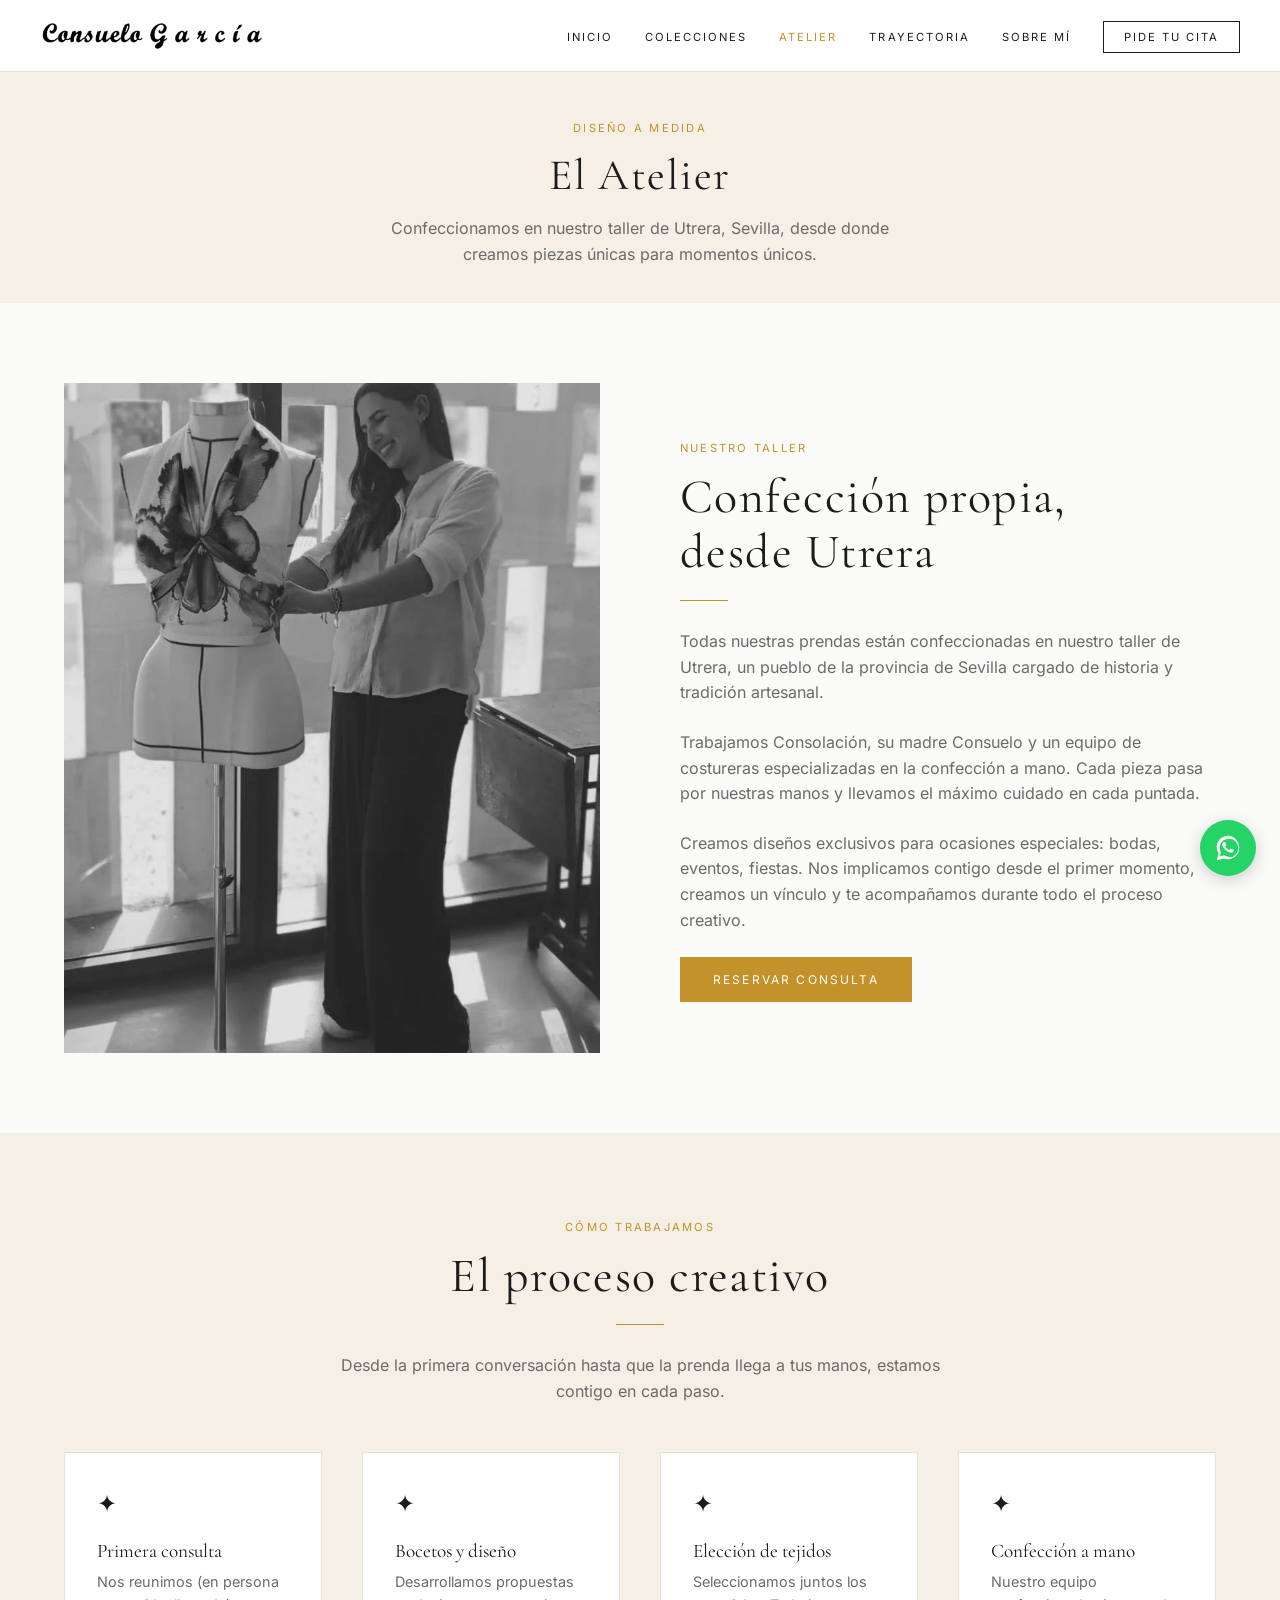
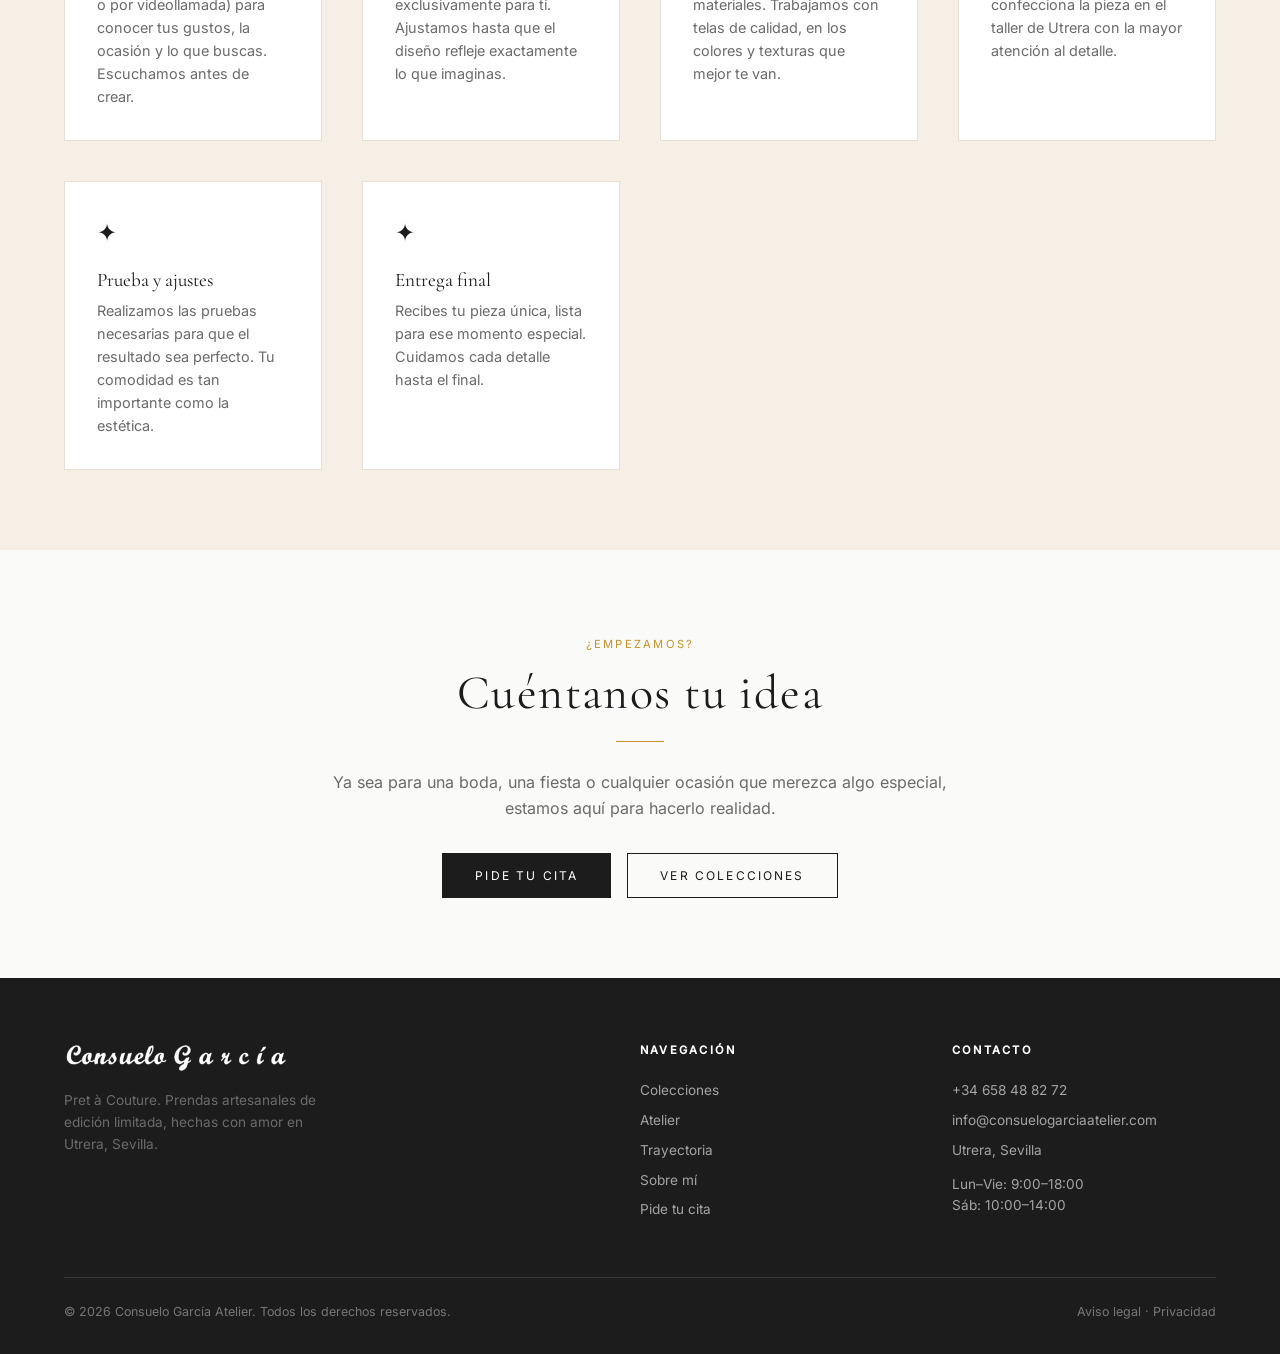
==== atelier.html @ 3155ebb2 "refactor: move inline styles into the stylesheet Replace every inline style attribute with classes i" ====
<!DOCTYPE html>
<html lang="es">
<head>
  <meta charset="UTF-8">
  <meta name="viewport" content="width=device-width, initial-scale=1.0">
  <title>Atelier — Consuelo García Atelier</title>
  <meta name="description" content="Diseños a medida para ocasiones especiales. Acompañamos a cada cliente desde el primer boceto hasta la entrega final.">
  <link rel="icon" type="image/x-icon" href="images/favicon.ico">
  <link rel="icon" type="image/png" sizes="32x32" href="images/favicon.png">
  <link rel="apple-touch-icon" sizes="192x192" href="images/favicon-192.png">
  <meta property="og:type" content="website">
  <meta property="og:title" content="El Atelier — Consuelo García">
  <meta property="og:description" content="Diseño a medida y confección artesanal en nuestro taller de Utrera.">
  <meta property="og:image" content="https://consuelogarciaatelier.com/images/og-image.jpg">
  <meta property="og:url" content="https://consuelogarciaatelier.com/atelier.html">
  <meta property="og:locale" content="es_ES">
  <meta property="og:site_name" content="Consuelo García Atelier">
  <meta name="twitter:card" content="summary_large_image">
  <link rel="canonical" href="https://consuelogarciaatelier.com/atelier.html">
  <link rel="stylesheet" href="css/style.css?v=11">
</head>
<body>

  <header class="site-header">
    <nav class="nav container">
      <a href="index.html" class="nav__logo"><img src="images/logo.webp" alt="Consuelo García Atelier" width="160" height="23"></a>
      <button class="nav__toggle" aria-label="Menú" aria-expanded="false">
        <span></span><span></span><span></span>
      </button>
      <ul class="nav__links">
        <li><a href="index.html">Inicio</a></li>
        <li><a href="colecciones.html">Colecciones</a></li>
        <li><a href="atelier.html" class="active">Atelier</a></li>
        <li><a href="trayectoria.html">Trayectoria</a></li>
        <li><a href="sobre-mi.html">Sobre mí</a></li>
        <li><a href="contacto.html" class="nav__cta">Pide tu cita</a></li>
      </ul>
    </nav>
  </header>

  <div class="page-hero">
    <div class="container">
      <span class="label">Diseño a medida</span>
      <h1>El Atelier</h1>
      <p class="page-hero__intro">Confeccionamos en nuestro taller de Utrera, Sevilla, desde donde creamos piezas únicas para momentos únicos.</p>
    </div>
  </div>

  <section class="section">
    <div class="container">
      <div class="about-split">
        <div class="about-split__img">
          <img src="images/atelier.webp" alt="Taller de costura — Consuelo García Atelier" loading="lazy" width="1200" height="1500">
        </div>
        <div class="about-split__text">
          <span class="label">Nuestro taller</span>
          <h2>Confección propia,<br>desde Utrera</h2>
          <div class="divider divider--left"></div>
          <p>Todas nuestras prendas están confeccionadas en nuestro taller de Utrera, un pueblo de la provincia de Sevilla cargado de historia y tradición artesanal.</p>
          <p>Trabajamos Consolación, su madre Consuelo y un equipo de costureras especializadas en la confección a mano. Cada pieza pasa por nuestras manos y llevamos el máximo cuidado en cada puntada.</p>
          <p>Creamos diseños exclusivos para ocasiones especiales: bodas, eventos, fiestas. Nos implicamos contigo desde el primer momento, creamos un vínculo y te acompañamos durante todo el proceso creativo.</p>
          <a href="contacto.html" class="btn btn--accent">Reservar consulta</a>
        </div>
      </div>
    </div>
  </section>

  <section class="section section--cream">
    <div class="container">
      <div class="text-center section-head">
        <span class="label">Cómo trabajamos</span>
        <h2>El proceso creativo</h2>
        <div class="divider"></div>
        <p>Desde la primera conversación hasta que la prenda llega a tus manos, estamos contigo en cada paso.</p>
      </div>
      <div class="atelier-features">
        <div class="feature">
          <div class="feature__icon">✦</div>
          <h4>Primera consulta</h4>
          <p>Nos reunimos (en persona o por videollamada) para conocer tus gustos, la ocasión y lo que buscas. Escuchamos antes de crear.</p>
        </div>
        <div class="feature">
          <div class="feature__icon">✦</div>
          <h4>Bocetos y diseño</h4>
          <p>Desarrollamos propuestas exclusivamente para ti. Ajustamos hasta que el diseño refleje exactamente lo que imaginas.</p>
        </div>
        <div class="feature">
          <div class="feature__icon">✦</div>
          <h4>Elección de tejidos</h4>
          <p>Seleccionamos juntos los materiales. Trabajamos con telas de calidad, en los colores y texturas que mejor te van.</p>
        </div>
        <div class="feature">
          <div class="feature__icon">✦</div>
          <h4>Confección a mano</h4>
          <p>Nuestro equipo confecciona la pieza en el taller de Utrera con la mayor atención al detalle.</p>
        </div>
        <div class="feature">
          <div class="feature__icon">✦</div>
          <h4>Prueba y ajustes</h4>
          <p>Realizamos las pruebas necesarias para que el resultado sea perfecto. Tu comodidad es tan importante como la estética.</p>
        </div>
        <div class="feature">
          <div class="feature__icon">✦</div>
          <h4>Entrega final</h4>
          <p>Recibes tu pieza única, lista para ese momento especial. Cuidamos cada detalle hasta el final.</p>
        </div>
      </div>
    </div>
  </section>

  <section class="section">
    <div class="container text-center">
      <span class="label">¿Empezamos?</span>
      <h2>Cuéntanos tu idea</h2>
      <div class="divider"></div>
      <p>Ya sea para una boda, una fiesta o cualquier ocasión que merezca algo especial, estamos aquí para hacerlo realidad.</p>
      <div class="btn-group">
        <a href="contacto.html" class="btn btn--dark">Pide tu cita</a>
        <a href="colecciones.html" class="btn btn--outline">Ver colecciones</a>
      </div>
    </div>
  </section>

  <footer class="site-footer">
    <div class="container">
      <div class="footer-grid">
        <div class="footer-brand">
          <span class="nav__logo"><img src="images/logo.webp" alt="Consuelo García Atelier" width="180" height="26"></span>
          <p>Pret à Couture. Prendas artesanales de edición limitada, hechas con amor en Utrera, Sevilla.</p>
        </div>
        <div class="footer-col">
          <h5>Navegación</h5>
          <a href="colecciones.html">Colecciones</a>
          <a href="atelier.html">Atelier</a>
          <a href="trayectoria.html">Trayectoria</a>
          <a href="sobre-mi.html">Sobre mí</a>
          <a href="contacto.html">Pide tu cita</a>
        </div>
        <div class="footer-col">
          <h5>Contacto</h5>
          <a href="tel:+34658488272">+34 658 48 82 72</a>
          <a href="mailto:info@consuelogarciaatelier.com">info@consuelogarciaatelier.com</a>
          <p>Utrera, Sevilla</p>
          <p class="footer-hours">Lun–Vie: 9:00–18:00<br>Sáb: 10:00–14:00</p>
        </div>
      </div>
      <div class="footer-bottom">
        <span>© 2026 Consuelo García Atelier. Todos los derechos reservados.</span>
        <span>
          <a href="aviso-legal.html">Aviso legal</a> ·
          <a href="privacidad.html">Privacidad</a>
        </span>
      </div>
    </div>
  </footer>

  <script>
    const toggle = document.querySelector('.nav__toggle');
    const links = document.querySelector('.nav__links');
    toggle.addEventListener('click', () => {
      const open = links.classList.toggle('open');
      toggle.classList.toggle('open', open);
      toggle.setAttribute('aria-expanded', open);
    });
    links.querySelectorAll('a').forEach(a => a.addEventListener('click', () => {
      links.classList.remove('open');
      toggle.classList.remove('open');
      toggle.setAttribute('aria-expanded', false);
    }));
  </script>


  <!-- WhatsApp flotante -->
  <a class="wa-float" href="https://wa.me/34658488272?text=Hola%2C%20me%20gustar%C3%ADa%20pedir%20informaci%C3%B3n" target="_blank" rel="noopener" aria-label="Contactar por WhatsApp">
    <svg viewBox="0 0 32 32" xmlns="http://www.w3.org/2000/svg"><path d="M16.003 3C9.376 3 4 8.376 4 15.003c0 2.4.71 4.638 1.93 6.518L4 28.999l7.7-1.876a11.96 11.96 0 0 0 4.303.793c6.627 0 12.003-5.376 12.003-12.003C28.006 8.376 22.63 3 16.003 3zm0 21.992c-1.39 0-2.74-.345-3.928-.997l-.28-.157-4.578 1.115 1.137-4.405-.176-.292a9.943 9.943 0 0 1-1.114-4.253c0-5.49 4.467-9.957 9.957-9.957 5.49 0 9.957 4.467 9.957 9.957 0 5.49-4.467 9.989-9.975 9.989zm5.479-7.34c-.3-.15-1.78-.88-2.054-.98-.275-.1-.475-.15-.675.15-.2.3-.775.98-.95 1.18-.175.2-.35.225-.65.075-.3-.15-1.267-.466-2.413-1.487-.892-.795-1.495-1.776-1.671-2.077-.175-.3-.018-.462.132-.612.135-.135.3-.351.45-.526.15-.176.2-.3.3-.5.1-.2.05-.376-.025-.526-.075-.15-.675-1.625-.925-2.225-.244-.585-.493-.506-.675-.515l-.575-.011a1.108 1.108 0 0 0-.802.376c-.275.3-1.05 1.026-1.05 2.502 0 1.476 1.075 2.902 1.225 3.103.15.2 2.117 3.234 5.131 4.535.717.31 1.276.495 1.712.633.72.229 1.375.197 1.893.12.578-.087 1.78-.728 2.03-1.43.25-.701.25-1.302.175-1.428-.075-.126-.275-.2-.575-.351z"/></svg>
  </a>

</body>
</html>
---- css/style.css ----
/* ── Self-hosted fonts (Google Fonts, latin + latin-ext) ── */
@font-face {
  font-family: 'Cormorant Garamond';
  font-style: italic;
  font-weight: 300 400;
  font-display: swap;
  src: url('../fonts/cormorant-garamond-italic-latin-ext.woff2') format('woff2');
  unicode-range: U+0100-02BA, U+02BD-02C5, U+02C7-02CC, U+02CE-02D7, U+02DD-02FF, U+0304, U+0308, U+0329, U+1D00-1DBF, U+1E00-1E9F, U+1EF2-1EFF, U+2020, U+20A0-20AB, U+20AD-20C4, U+2113, U+2C60-2C7F, U+A720-A7FF;
}
@font-face {
  font-family: 'Cormorant Garamond';
  font-style: italic;
  font-weight: 300 400;
  font-display: swap;
  src: url('../fonts/cormorant-garamond-italic-latin.woff2') format('woff2');
  unicode-range: U+0000-00FF, U+0131, U+0152-0153, U+02BB-02BC, U+02C6, U+02DA, U+02DC, U+0304, U+0308, U+0329, U+2000-206F, U+20AC, U+2122, U+2191, U+2193, U+2212, U+2215, U+FEFF, U+FFFD;
}
@font-face {
  font-family: 'Cormorant Garamond';
  font-style: normal;
  font-weight: 300 500;
  font-display: swap;
  src: url('../fonts/cormorant-garamond-normal-latin-ext.woff2') format('woff2');
  unicode-range: U+0100-02BA, U+02BD-02C5, U+02C7-02CC, U+02CE-02D7, U+02DD-02FF, U+0304, U+0308, U+0329, U+1D00-1DBF, U+1E00-1E9F, U+1EF2-1EFF, U+2020, U+20A0-20AB, U+20AD-20C4, U+2113, U+2C60-2C7F, U+A720-A7FF;
}
@font-face {
  font-family: 'Cormorant Garamond';
  font-style: normal;
  font-weight: 300 500;
  font-display: swap;
  src: url('../fonts/cormorant-garamond-normal-latin.woff2') format('woff2');
  unicode-range: U+0000-00FF, U+0131, U+0152-0153, U+02BB-02BC, U+02C6, U+02DA, U+02DC, U+0304, U+0308, U+0329, U+2000-206F, U+20AC, U+2122, U+2191, U+2193, U+2212, U+2215, U+FEFF, U+FFFD;
}
@font-face {
  font-family: 'Inter';
  font-style: normal;
  font-weight: 300 500;
  font-display: swap;
  src: url('../fonts/inter-normal-latin-ext.woff2') format('woff2');
  unicode-range: U+0100-02BA, U+02BD-02C5, U+02C7-02CC, U+02CE-02D7, U+02DD-02FF, U+0304, U+0308, U+0329, U+1D00-1DBF, U+1E00-1E9F, U+1EF2-1EFF, U+2020, U+20A0-20AB, U+20AD-20C4, U+2113, U+2C60-2C7F, U+A720-A7FF;
}
@font-face {
  font-family: 'Inter';
  font-style: normal;
  font-weight: 300 500;
  font-display: swap;
  src: url('../fonts/inter-normal-latin.woff2') format('woff2');
  unicode-range: U+0000-00FF, U+0131, U+0152-0153, U+02BB-02BC, U+02C6, U+02DA, U+02DC, U+0304, U+0308, U+0329, U+2000-206F, U+20AC, U+2122, U+2191, U+2193, U+2212, U+2215, U+FEFF, U+FFFD;
}

/* ── Variables ── */
:root {
  --bg: #FAFAF8;
  --white: #FFFFFF;
  --text: #1C1C1C;
  --text-muted: #6B6B6B;
  --accent: #C4922A;
  --cream: #F5EFE6;
  --border: #E8E0D6;
  --heading: 'Cormorant Garamond', Georgia, serif;
  --body: 'Inter', system-ui, sans-serif;
  --nav-height: 72px;
}

/* ── Reset ── */
*, *::before, *::after { box-sizing: border-box; margin: 0; padding: 0; }
html { scroll-behavior: smooth; }
body {
  font-family: var(--body);
  background: var(--bg);
  color: var(--text);
  line-height: 1.6;
}
img { display: block; max-width: 100%; height: auto; }
a { color: inherit; text-decoration: none; }
ul { list-style: none; }

/* ── Typography ── */
h1, h2, h3, h4 {
  font-family: var(--heading);
  font-weight: 400;
  line-height: 1.15;
}
h1 { font-size: clamp(2.4rem, 6vw, 5rem); letter-spacing: 0.04em; }
h2 { font-size: clamp(1.8rem, 4vw, 3rem); letter-spacing: 0.03em; }
h3 { font-size: clamp(1.3rem, 2.5vw, 1.9rem); }
h4 { font-size: 1.1rem; }
p { font-size: 1rem; color: var(--text-muted); max-width: 65ch; }

/* ── Layout helpers ── */
.container { width: 90%; max-width: 1200px; margin-inline: auto; }
.section { padding: 5rem 0; }
.section--cream { background: var(--cream); }
.text-center { text-align: center; }
.text-center p { margin-inline: auto; }
.section-head { margin-bottom: 3rem; }
.label {
  display: inline-block;
  font-size: 0.7rem;
  font-family: var(--body);
  letter-spacing: 0.2em;
  text-transform: uppercase;
  color: var(--accent);
  margin-bottom: 0.75rem;
}
.divider {
  width: 48px;
  height: 1px;
  background: var(--accent);
  margin: 1.25rem auto 1.75rem;
}
.divider--left { margin-left: 0; }

/* ── Buttons ── */
.btn {
  display: inline-block;
  padding: 0.75rem 2rem;
  font-family: var(--body);
  font-size: 0.75rem;
  letter-spacing: 0.18em;
  text-transform: uppercase;
  border: 1px solid currentColor;
  transition: background 0.25s, color 0.25s;
  cursor: pointer;
}
.btn--dark {
  color: var(--white);
  background: var(--text);
  border-color: var(--text);
}
.btn--dark:hover { background: var(--accent); border-color: var(--accent); }
.btn--outline {
  color: var(--text);
  background: transparent;
  border-color: var(--text);
}
.btn--outline:hover { background: var(--text); color: var(--white); }
.btn--accent {
  color: var(--white);
  background: var(--accent);
  border-color: var(--accent);
}
.btn--accent:hover { background: #a67820; border-color: #a67820; }
.btn--block {
  width: 100%;
  text-align: center;
  border: none;
  font-size: 0.75rem;
  cursor: pointer;
}
.btn-group {
  display: flex;
  gap: 1rem;
  justify-content: center;
  flex-wrap: wrap;
  margin-top: 2rem;
}

/* ── Spacing utilities ── */
.mt-1 { margin-top: 1rem; }
.mt-1-5 { margin-top: 1.5rem; }
.mt-2 { margin-top: 2rem; }
.mt-2-5 { margin-top: 2.5rem; }
.mt-4 { margin-top: 4rem; }

/* ── Header / Nav ── */
.site-header {
  position: sticky;
  top: 0;
  z-index: 100;
  background: var(--white);
  border-bottom: 1px solid var(--border);
  height: var(--nav-height);
  display: flex;
  align-items: center;
}
.nav {
  display: flex;
  align-items: center;
  justify-content: space-between;
  width: 100%;
}
.nav__logo {
  display: flex;
  align-items: center;
  font-family: var(--heading);
  font-size: 1.25rem;
  letter-spacing: 0.08em;
  text-transform: uppercase;
}
.nav__logo span { color: var(--accent); }
.nav__logo img {
  height: 32px;
  width: auto;
  display: block;
}
.footer-brand .nav__logo img { filter: invert(1) brightness(2); }

/* ── Floating WhatsApp ── */
.wa-float {
  position: fixed;
  bottom: 1.5rem;
  right: 1.5rem;
  z-index: 90;
  width: 56px;
  height: 56px;
  background: #25D366;
  border-radius: 50%;
  display: flex;
  align-items: center;
  justify-content: center;
  box-shadow: 0 4px 16px rgba(0,0,0,0.18);
  transition: transform 0.2s, box-shadow 0.2s;
}
.wa-float:hover {
  transform: scale(1.08);
  box-shadow: 0 6px 22px rgba(0,0,0,0.22);
}
.wa-float svg { width: 30px; height: 30px; fill: white; }
@media (max-width: 680px) {
  .wa-float { bottom: 1rem; right: 1rem; width: 52px; height: 52px; }
  .wa-float svg { width: 28px; height: 28px; }
}
.nav__links {
  display: flex;
  align-items: center;
  gap: 2rem;
}
.nav__links a {
  font-size: 0.7rem;
  letter-spacing: 0.18em;
  text-transform: uppercase;
  color: var(--text);
  transition: color 0.2s;
}
.nav__links a:hover,
.nav__links a.active { color: var(--accent); }
.nav__links .nav__cta {
  padding: 0.5rem 1.25rem;
  border: 1px solid var(--text);
  transition: background 0.2s, color 0.2s;
}
.nav__links .nav__cta:hover { background: var(--text); color: var(--white); }

/* Mobile nav toggle */
.nav__toggle {
  display: none;
  flex-direction: column;
  gap: 5px;
  cursor: pointer;
  background: none;
  border: none;
  padding: 4px;
}
.nav__toggle span {
  display: block;
  width: 24px;
  height: 1.5px;
  background: var(--text);
  transition: transform 0.3s, opacity 0.3s;
}
.nav__toggle.open span:nth-child(1) { transform: translateY(6.5px) rotate(45deg); }
.nav__toggle.open span:nth-child(2) { opacity: 0; }
.nav__toggle.open span:nth-child(3) { transform: translateY(-6.5px) rotate(-45deg); }

/* ── Hero ── */
.hero {
  position: relative;
  height: calc(100vh - var(--nav-height));
  min-height: 520px;
  display: flex;
  align-items: flex-end;
  overflow: hidden;
}
.hero__img {
  position: absolute;
  inset: 0;
  width: 100%;
  height: 100%;
  object-fit: cover;
  object-position: center top;
}
.hero__overlay {
  position: absolute;
  inset: 0;
  background: linear-gradient(to top, rgba(0,0,0,0.55) 0%, rgba(0,0,0,0.1) 60%, transparent 100%);
}
.hero__content {
  position: relative;
  z-index: 1;
  padding: 3rem 5%;
  color: var(--white);
  max-width: 680px;
}
.hero__content .label { color: rgba(255,255,255,0.75); }
.hero__content h1 { color: var(--white); margin-bottom: 1rem; }
.hero__content p {
  color: rgba(255,255,255,0.85);
  margin-bottom: 2rem;
  max-width: 50ch;
}

/* ── Intro strip ── */
.intro-strip {
  background: var(--text);
  color: var(--white);
  text-align: center;
  padding: 2.5rem 1rem;
}
.intro-strip p {
  font-family: var(--heading);
  font-size: clamp(1rem, 2.5vw, 1.35rem);
  color: rgba(255,255,255,0.85);
  max-width: 70ch;
  margin-inline: auto;
  letter-spacing: 0.03em;
}

/* ── Collections grid ── */
.collections-grid {
  display: grid;
  grid-template-columns: repeat(auto-fit, minmax(280px, 1fr));
  gap: 1.5rem;
}
.collection-card {
  position: relative;
  overflow: hidden;
  aspect-ratio: 3/4;
  background: var(--cream);
}
.collection-card img {
  width: 100%;
  height: 100%;
  object-fit: cover;
  transition: transform 0.5s ease;
}
.collection-card:hover img { transform: scale(1.04); }
.collection-card__info {
  position: absolute;
  bottom: 0;
  left: 0;
  right: 0;
  padding: 1.5rem;
  background: linear-gradient(to top, rgba(0,0,0,0.65), transparent);
  color: var(--white);
}
.collection-card__info h3 { font-size: 1.3rem; }
.collection-card__info p { font-size: 0.85rem; color: rgba(255,255,255,0.8); margin-top: 0.3rem; max-width: none; }

/* Placeholder for images not yet added */
.img-placeholder {
  width: 100%;
  height: 100%;
  background: var(--cream);
  display: flex;
  flex-direction: column;
  align-items: center;
  justify-content: center;
  color: var(--text-muted);
  font-size: 0.8rem;
  letter-spacing: 0.1em;
  text-transform: uppercase;
  gap: 0.5rem;
}
.img-placeholder::before {
  content: '';
  width: 40px;
  height: 40px;
  border: 1px solid var(--border);
  border-radius: 50%;
  background: url("data:image/svg+xml,%3Csvg xmlns='http://www.w3.org/2000/svg' viewBox='0 0 24 24' fill='none' stroke='%23aaa' stroke-width='1.5'%3E%3Crect x='3' y='3' width='18' height='18' rx='2'/%3E%3Ccircle cx='8.5' cy='8.5' r='1.5'/%3E%3Cpath d='m21 15-5-5L5 21'/%3E%3C/svg%3E") center/60% no-repeat;
}

/* ── About teaser ── */
.about-split {
  display: grid;
  grid-template-columns: 1fr 1fr;
  gap: 5rem;
  align-items: center;
}
.about-split__img {
  aspect-ratio: 4/5;
  overflow: hidden;
  background: var(--cream);
}
.about-split__img img {
  width: 100%;
  height: 100%;
  object-fit: cover;
}
.about-split__text { padding: 1rem 0; }
.about-split__text p { margin-bottom: 1.5rem; }

/* ── Atelier section ── */
.atelier-features {
  display: grid;
  grid-template-columns: repeat(auto-fit, minmax(220px, 1fr));
  gap: 2.5rem;
  margin-top: 3rem;
}
.feature {
  padding: 2rem;
  border: 1px solid var(--border);
  background: var(--white);
}
.feature__icon {
  font-size: 1.5rem;
  margin-bottom: 1rem;
}
.feature h4 {
  font-family: var(--heading);
  font-size: 1.2rem;
  margin-bottom: 0.5rem;
}
.feature p { font-size: 0.9rem; }

/* ── Blog cards ── */
.blog-grid {
  display: grid;
  grid-template-columns: repeat(auto-fit, minmax(280px, 1fr));
  gap: 2rem;
}
.blog-card { background: var(--white); }
.blog-card__img {
  aspect-ratio: 16/9;
  overflow: hidden;
  background: var(--cream);
}
.blog-card__img img {
  width: 100%;
  height: 100%;
  object-fit: cover;
  transition: transform 0.4s;
}
.blog-card:hover .blog-card__img img { transform: scale(1.04); }
/* Frame portrait photos around the head */
.blog-card__img--head img { object-position: center 16%; }
.blog-card__body { padding: 1.5rem; }
.blog-card__date { font-size: 0.75rem; color: var(--text-muted); letter-spacing: 0.1em; text-transform: uppercase; }
.blog-card__body h3 { font-size: 1.25rem; margin: 0.4rem 0 0.75rem; }
.blog-card__body p { font-size: 0.9rem; }
.blog-card__link {
  display: inline-block;
  margin-top: 1rem;
  font-size: 0.72rem;
  letter-spacing: 0.15em;
  text-transform: uppercase;
  color: var(--accent);
  border-bottom: 1px solid var(--accent);
  padding-bottom: 2px;
}

/* ── Contact form ── */
.social { margin-top: 2rem; }
.social h4 {
  font-family: var(--heading);
  font-size: 1.1rem;
  margin-bottom: 0.75rem;
}
.social__links { display: flex; gap: 0.75rem; }
.social__links a {
  font-size: 0.75rem;
  letter-spacing: 0.1em;
  text-transform: uppercase;
  border-bottom: 1px solid var(--accent);
  padding-bottom: 2px;
  color: var(--accent);
}
.contact-grid {
  display: grid;
  grid-template-columns: 1fr 1.5fr;
  gap: 5rem;
  align-items: start;
}
.contact-info h2 { margin-bottom: 0.5rem; }
.contact-info p { margin-bottom: 2rem; }
.contact-info__item {
  display: flex;
  gap: 0.75rem;
  align-items: flex-start;
  margin-bottom: 1.25rem;
  font-size: 0.9rem;
  color: var(--text-muted);
}
.contact-info__item strong { display: block; color: var(--text); font-size: 0.75rem; letter-spacing: 0.1em; text-transform: uppercase; margin-bottom: 0.2rem; }

.form-group { margin-bottom: 1.25rem; }
.form-group label {
  display: block;
  font-size: 0.7rem;
  letter-spacing: 0.15em;
  text-transform: uppercase;
  margin-bottom: 0.4rem;
  color: var(--text);
}
.form-group input,
.form-group select,
.form-group textarea {
  width: 100%;
  padding: 0.75rem 1rem;
  border: 1px solid var(--border);
  background: var(--white);
  font-family: var(--body);
  font-size: 0.95rem;
  color: var(--text);
  outline: none;
  transition: border-color 0.2s;
  -webkit-appearance: none;
}
.form-group input:focus,
.form-group select:focus,
.form-group textarea:focus { border-color: var(--accent); }
.form-group textarea { resize: vertical; min-height: 120px; }
.form-row { display: grid; grid-template-columns: 1fr 1fr; gap: 1rem; }
.form-success {
  display: none;
  padding: 1rem;
  background: #f0faf0;
  border: 1px solid #a3d9a5;
  color: #276749;
  font-size: 0.9rem;
  margin-top: 1rem;
}

/* ── Footer ── */
.site-footer {
  background: var(--text);
  color: rgba(255,255,255,0.7);
  padding: 4rem 0 2rem;
}
.footer-grid {
  display: grid;
  grid-template-columns: 2fr 1fr 1fr;
  gap: 3rem;
  margin-bottom: 3rem;
}
.footer-brand .nav__logo { color: var(--white); margin-bottom: 1rem; display: block; }
.footer-brand p { font-size: 0.85rem; max-width: 30ch; }
.footer-col h5 {
  font-family: var(--body);
  font-size: 0.7rem;
  letter-spacing: 0.2em;
  text-transform: uppercase;
  color: var(--white);
  margin-bottom: 1.25rem;
}
.footer-col a, .footer-col p {
  display: block;
  font-size: 0.85rem;
  margin-bottom: 0.5rem;
  color: rgba(255,255,255,0.6);
  transition: color 0.2s;
  max-width: none;
}
.footer-hours { margin-top: 0.75rem; }
.footer-col a:hover { color: var(--accent); }
.footer-bottom {
  border-top: 1px solid rgba(255,255,255,0.12);
  padding-top: 1.5rem;
  display: flex;
  justify-content: space-between;
  align-items: center;
  font-size: 0.78rem;
  color: rgba(255,255,255,0.4);
  flex-wrap: wrap;
  gap: 0.5rem;
}
.footer-bottom a { color: inherit; }

/* ── Page hero (inner pages) ── */
.page-hero {
  padding: 3rem 0 2.25rem;
  background: var(--cream);
  text-align: center;
}
.page-hero .label { display: block; }
.page-hero h1 { font-size: clamp(2rem, 3.4vw, 2.75rem); }
.page-hero__intro { margin: 1rem auto 0; max-width: 55ch; }

/* ── Sobre mí ── */
.bio-grid {
  display: grid;
  grid-template-columns: 1fr 1.3fr;
  gap: 5rem;
  align-items: start;
}
.bio-img {
  position: sticky;
  top: calc(var(--nav-height) + 2rem);
  aspect-ratio: 3/4;
  overflow: hidden;
  background: var(--cream);
}
.bio-img img { width: 100%; height: 100%; object-fit: cover; }
.bio-text h2 { margin-bottom: 0.25rem; }
.bio-text .divider { margin-left: 0; }
.bio-text p { margin-bottom: 1.25rem; }
.bio-text h3 { margin: 2rem 0 0.5rem; }
.values-list { margin: 1.5rem 0 2rem; }
.values-list li {
  padding: 0.6rem 0;
  border-bottom: 1px solid var(--border);
  font-size: 0.9rem;
  color: var(--text-muted);
  display: flex;
  align-items: center;
  gap: 0.75rem;
}
.values-list li::before {
  content: '';
  width: 6px;
  height: 6px;
  background: var(--accent);
  flex-shrink: 0;
}

/* ── Trayectoria page ── */
.section--tight-top { padding-top: 3rem; }
.timeline__year {
  font-family: var(--heading);
  font-size: 2rem;
  line-height: 1;
  color: var(--accent);
  text-align: center;
  margin: 0 auto 1rem;
}
.timeline {
  list-style: none;
  position: relative;
  max-width: 1000px;
  margin: 0 auto;
}
/* Vertical line through the centre of the timeline */
.timeline::before {
  content: '';
  position: absolute;
  top: 0;
  bottom: 0;
  left: 50%;
  width: 1px;
  background: var(--accent);
  opacity: 0.4;
  transform: translateX(-50%);
}
.milestone {
  position: relative;
  display: grid;
  grid-template-columns: 1fr 1fr;
  gap: 4rem;
  align-items: center;
  padding: 3rem 0;
  scroll-margin-top: calc(var(--nav-height) + 1rem);
}
/* Gold dot on the line for each milestone */
.milestone::before {
  content: '';
  position: absolute;
  top: 50%;
  left: 50%;
  width: 13px;
  height: 13px;
  border-radius: 50%;
  background: var(--accent);
  box-shadow: 0 0 0 6px var(--bg);
  transform: translate(-50%, -50%);
}
.milestone:nth-child(even) .milestone__img { order: 2; }
.milestone__img {
  aspect-ratio: 4/3;
  overflow: hidden;
  background: var(--cream);
}
.milestone__img img { width: 100%; height: 100%; object-fit: cover; }
/* Frame portrait photos around the head */
.milestone__img--head img { object-position: center 15%; }
.milestone__body h2 { font-size: 2rem; margin: 0 0 1rem; }
.milestone--featured .milestone__body {
  background: var(--cream);
  padding: 2.5rem;
  border-left: 2px solid var(--accent);
}

/* ── Colecciones page ── */
.colecciones-intro {
  display: grid;
  grid-template-columns: 1fr 1fr;
  gap: 4rem;
  align-items: center;
  margin-bottom: 5rem;
}
.colecciones-full-grid {
  display: grid;
  grid-template-columns: repeat(3, 1fr);
  gap: 1px;
  background: var(--border);
}
.colecciones-full-grid .collection-card { aspect-ratio: 2/3; }

/* ── Responsive ── */
@media (max-width: 900px) {
  .about-split,
  .contact-grid,
  .bio-grid,
  .colecciones-intro,
  .milestone { grid-template-columns: 1fr; gap: 2.5rem; }
  .timeline { padding-left: 2rem; }
  .timeline::before { left: 6px; transform: none; }
  .milestone { padding: 2rem 0; }
  .milestone::before { top: 2rem; left: calc(-2rem + 6px); transform: translate(-50%, 0); }
  .milestone--featured .milestone__body { padding: 1.75rem; }
  .footer-grid { grid-template-columns: 1fr 1fr; }
  .colecciones-full-grid { grid-template-columns: repeat(2, 1fr); }
  .bio-img { position: static; aspect-ratio: 4/3; }
  .milestone:nth-child(even) .milestone__img { order: 0; }
}

@media (max-width: 680px) {
  .nav__links { display: none; flex-direction: column; gap: 0; position: fixed; inset: var(--nav-height) 0 0; background: var(--white); padding: 2rem; z-index: 99; overflow-y: auto; }
  .nav__links.open { display: flex; }
  .nav__links a { font-size: 0.85rem; padding: 1rem 0; border-bottom: 1px solid var(--border); width: 100%; }
  .nav__links .nav__cta { margin-top: 1rem; text-align: center; border: 1px solid var(--text); padding: 0.75rem; }
  .nav__toggle { display: flex; }
  .form-row { grid-template-columns: 1fr; }
  .footer-grid { grid-template-columns: 1fr; gap: 2rem; }
  .colecciones-full-grid { grid-template-columns: repeat(2, 1fr); }
  .footer-bottom { flex-direction: column; text-align: center; }
  .section { padding: 3.5rem 0; }
}
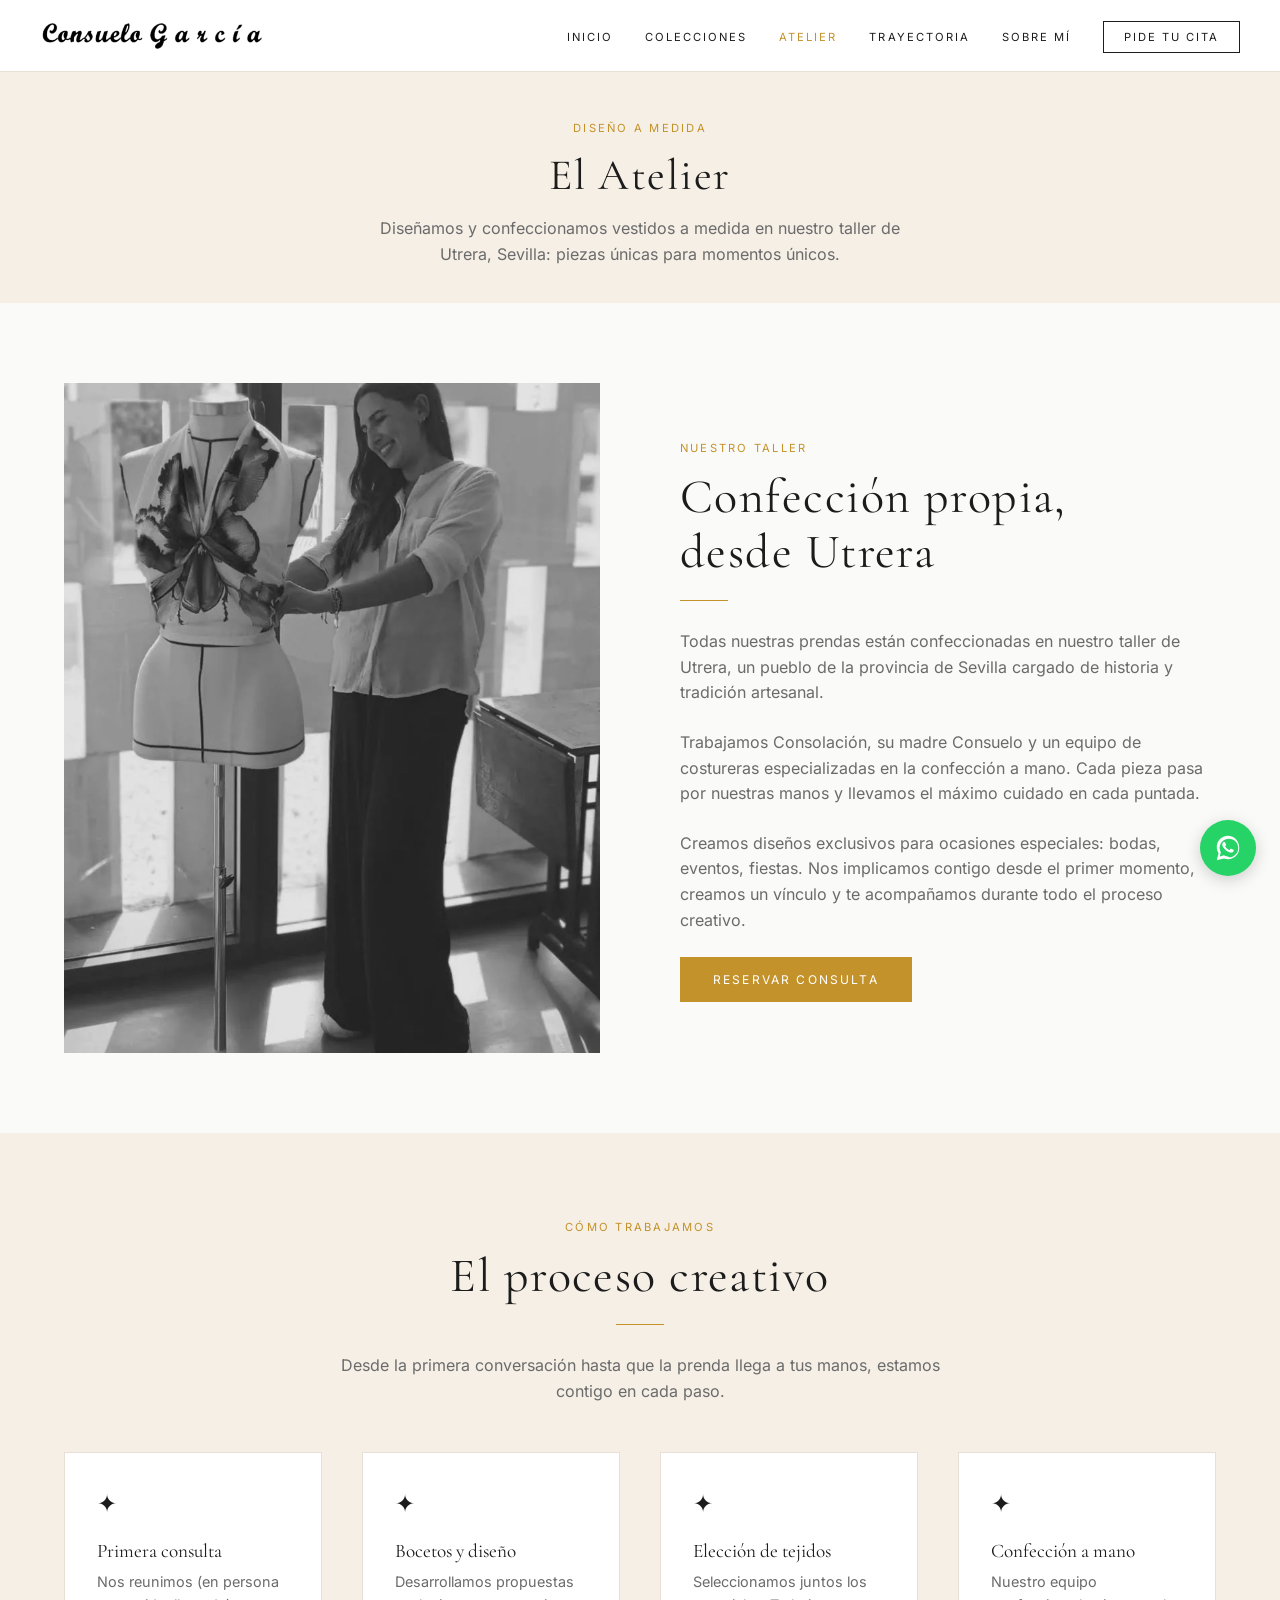
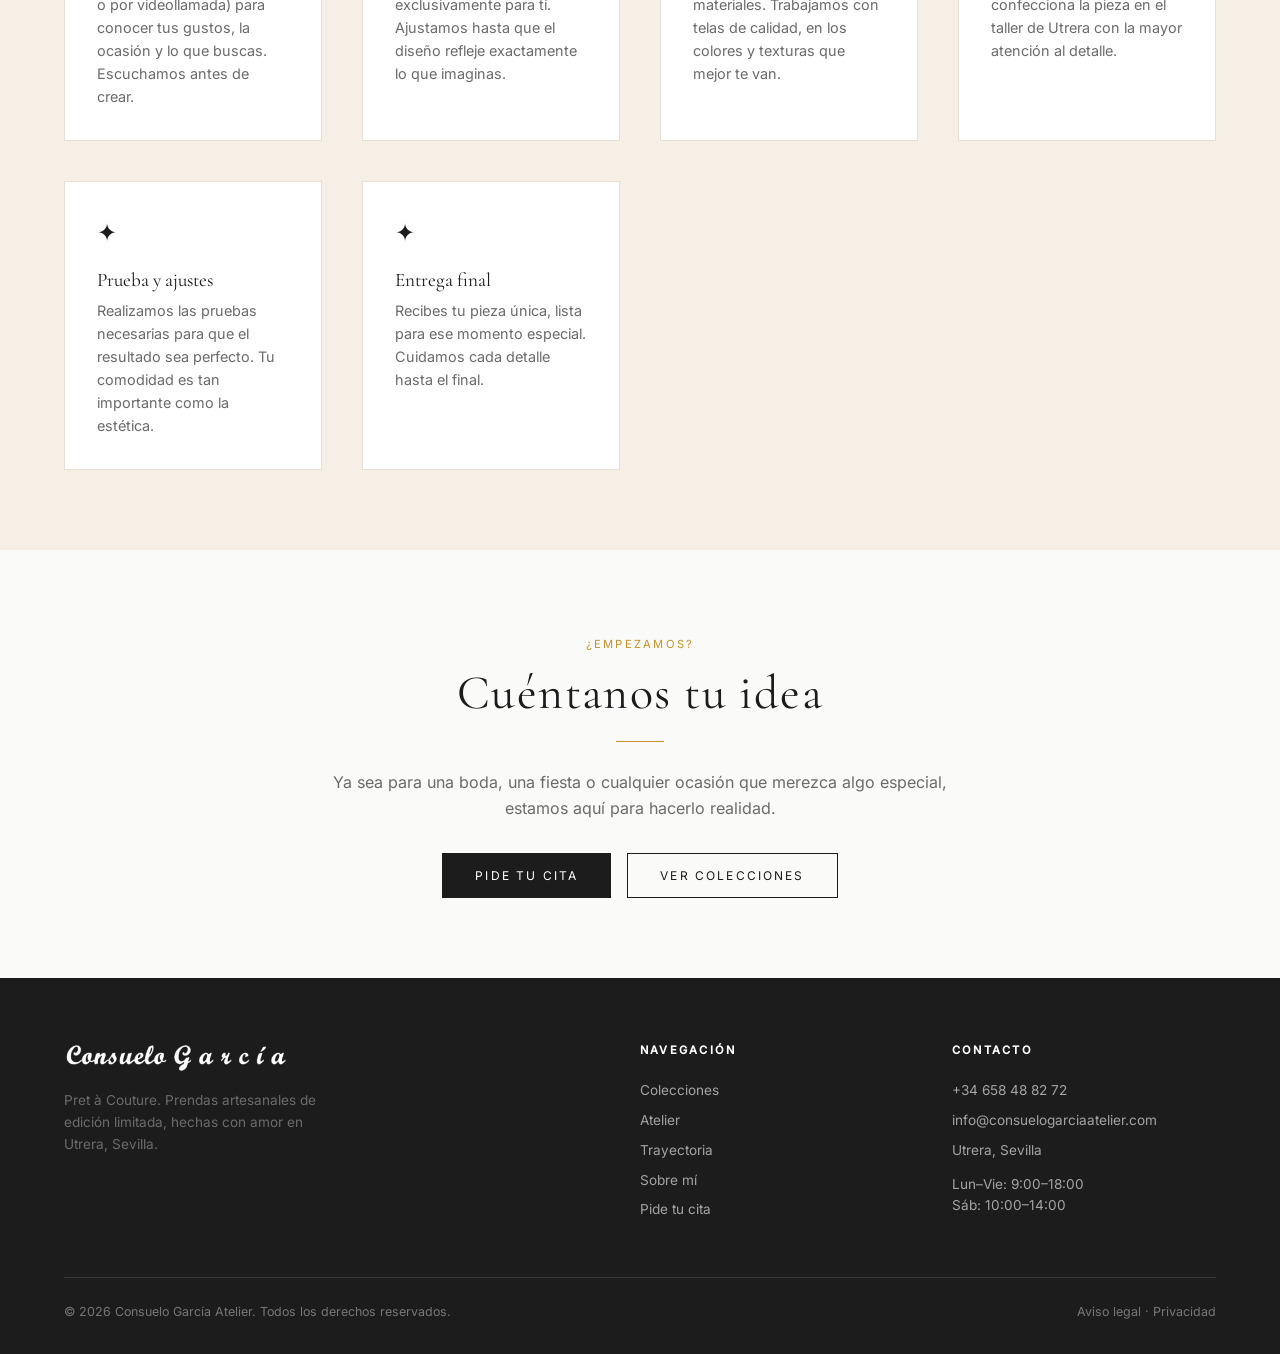
==== commit d6ba9a8c: "feat(seo): target local searches for made-to-measure dresses in Sevilla - Rewrite page titles and me" ====
--- a/atelier.html
+++ b/atelier.html
@@ -3,37 +3,37 @@
 <head>
   <meta charset="UTF-8">
   <meta name="viewport" content="width=device-width, initial-scale=1.0">
-  <title>Atelier — Consuelo García Atelier</title>
-  <meta name="description" content="Diseños a medida para ocasiones especiales. Acompañamos a cada cliente desde el primer boceto hasta la entrega final.">
+  <title>Vestidos a medida en Sevilla — Consuelo García Atelier</title>
+  <meta name="description" content="Diseñamos y confeccionamos a mano vestidos a medida para bodas, eventos y fiestas en nuestro taller de Utrera, Sevilla. Del primer boceto a la entrega final.">
   <link rel="icon" type="image/x-icon" href="images/favicon.ico">
   <link rel="icon" type="image/png" sizes="32x32" href="images/favicon.png">
   <link rel="apple-touch-icon" sizes="192x192" href="images/favicon-192.png">
   <meta property="og:type" content="website">
-  <meta property="og:title" content="El Atelier — Consuelo García">
-  <meta property="og:description" content="Diseño a medida y confección artesanal en nuestro taller de Utrera.">
+  <meta property="og:title" content="Vestidos a medida en Sevilla — Consuelo García Atelier">
+  <meta property="og:description" content="Vestidos a medida para bodas, eventos y fiestas, confeccionados a mano en nuestro taller de Utrera, Sevilla.">
   <meta property="og:image" content="https://consuelogarciaatelier.com/images/og-image.jpg">
-  <meta property="og:url" content="https://consuelogarciaatelier.com/atelier.html">
+  <meta property="og:url" content="https://consuelogarciaatelier.com/atelier">
   <meta property="og:locale" content="es_ES">
   <meta property="og:site_name" content="Consuelo García Atelier">
   <meta name="twitter:card" content="summary_large_image">
-  <link rel="canonical" href="https://consuelogarciaatelier.com/atelier.html">
-  <link rel="stylesheet" href="css/style.css?v=11">
+  <link rel="canonical" href="https://consuelogarciaatelier.com/atelier">
+  <link rel="stylesheet" href="css/style.css?v=16">
 </head>
 <body>
 
   <header class="site-header">
     <nav class="nav container">
-      <a href="index.html" class="nav__logo"><img src="images/logo.webp" alt="Consuelo García Atelier" width="160" height="23"></a>
+      <a href="/" class="nav__logo"><img src="images/logo.webp" alt="Consuelo García Atelier" width="160" height="23"></a>
       <button class="nav__toggle" aria-label="Menú" aria-expanded="false">
         <span></span><span></span><span></span>
       </button>
       <ul class="nav__links">
-        <li><a href="index.html">Inicio</a></li>
-        <li><a href="colecciones.html">Colecciones</a></li>
-        <li><a href="atelier.html" class="active">Atelier</a></li>
-        <li><a href="trayectoria.html">Trayectoria</a></li>
-        <li><a href="sobre-mi.html">Sobre mí</a></li>
-        <li><a href="contacto.html" class="nav__cta">Pide tu cita</a></li>
+        <li><a href="/">Inicio</a></li>
+        <li><a href="/colecciones">Colecciones</a></li>
+        <li><a href="/atelier" class="active">Atelier</a></li>
+        <li><a href="/trayectoria">Trayectoria</a></li>
+        <li><a href="/sobre-mi">Sobre mí</a></li>
+        <li><a href="/contacto" class="nav__cta">Pide tu cita</a></li>
       </ul>
     </nav>
   </header>
@@ -42,7 +42,7 @@
     <div class="container">
       <span class="label">Diseño a medida</span>
       <h1>El Atelier</h1>
-      <p class="page-hero__intro">Confeccionamos en nuestro taller de Utrera, Sevilla, desde donde creamos piezas únicas para momentos únicos.</p>
+      <p class="page-hero__intro">Diseñamos y confeccionamos vestidos a medida en nuestro taller de Utrera, Sevilla: piezas únicas para momentos únicos.</p>
     </div>
   </div>
 
@@ -50,7 +50,7 @@
     <div class="container">
       <div class="about-split">
         <div class="about-split__img">
-          <img src="images/atelier.webp" alt="Taller de costura — Consuelo García Atelier" loading="lazy" width="1200" height="1500">
+          <img src="images/atelier.webp" alt="Taller de costura — Consuelo García Atelier" loading="lazy" width="796" height="1507">
         </div>
         <div class="about-split__text">
           <span class="label">Nuestro taller</span>
@@ -59,7 +59,7 @@
           <p>Todas nuestras prendas están confeccionadas en nuestro taller de Utrera, un pueblo de la provincia de Sevilla cargado de historia y tradición artesanal.</p>
           <p>Trabajamos Consolación, su madre Consuelo y un equipo de costureras especializadas en la confección a mano. Cada pieza pasa por nuestras manos y llevamos el máximo cuidado en cada puntada.</p>
           <p>Creamos diseños exclusivos para ocasiones especiales: bodas, eventos, fiestas. Nos implicamos contigo desde el primer momento, creamos un vínculo y te acompañamos durante todo el proceso creativo.</p>
-          <a href="contacto.html" class="btn btn--accent">Reservar consulta</a>
+          <a href="/contacto" class="btn btn--accent">Reservar consulta</a>
         </div>
       </div>
     </div>
@@ -115,8 +115,8 @@
       <div class="divider"></div>
       <p>Ya sea para una boda, una fiesta o cualquier ocasión que merezca algo especial, estamos aquí para hacerlo realidad.</p>
       <div class="btn-group">
-        <a href="contacto.html" class="btn btn--dark">Pide tu cita</a>
-        <a href="colecciones.html" class="btn btn--outline">Ver colecciones</a>
+        <a href="/contacto" class="btn btn--dark">Pide tu cita</a>
+        <a href="/colecciones" class="btn btn--outline">Ver colecciones</a>
       </div>
     </div>
   </section>
@@ -130,11 +130,11 @@
         </div>
         <div class="footer-col">
           <h5>Navegación</h5>
-          <a href="colecciones.html">Colecciones</a>
-          <a href="atelier.html">Atelier</a>
-          <a href="trayectoria.html">Trayectoria</a>
-          <a href="sobre-mi.html">Sobre mí</a>
-          <a href="contacto.html">Pide tu cita</a>
+          <a href="/colecciones">Colecciones</a>
+          <a href="/atelier">Atelier</a>
+          <a href="/trayectoria">Trayectoria</a>
+          <a href="/sobre-mi">Sobre mí</a>
+          <a href="/contacto">Pide tu cita</a>
         </div>
         <div class="footer-col">
           <h5>Contacto</h5>
@@ -145,16 +145,18 @@
         </div>
       </div>
       <div class="footer-bottom">
-        <span>© 2026 Consuelo García Atelier. Todos los derechos reservados.</span>
+        <span>© <span data-year>2026</span> Consuelo García Atelier. Todos los derechos reservados.</span>
         <span>
-          <a href="aviso-legal.html">Aviso legal</a> ·
-          <a href="privacidad.html">Privacidad</a>
+          <a href="/aviso-legal">Aviso legal</a> ·
+          <a href="/privacidad">Privacidad</a>
         </span>
       </div>
     </div>
   </footer>
 
   <script>
+    // Keep the footer copyright year current (static 2026 is the no-JS fallback)
+    document.querySelectorAll('[data-year]').forEach(el => { el.textContent = new Date().getFullYear(); });
     const toggle = document.querySelector('.nav__toggle');
     const links = document.querySelector('.nav__links');
     toggle.addEventListener('click', () => {
--- a/css/style.css
+++ b/css/style.css
@@ -88,6 +88,7 @@
 p { font-size: 1rem; color: var(--text-muted); max-width: 65ch; }
 
 /* ── Layout helpers ── */
+.sr-only { position: absolute; width: 1px; height: 1px; padding: 0; margin: -1px; overflow: hidden; clip: rect(0 0 0 0); white-space: nowrap; border: 0; }
 .container { width: 90%; max-width: 1200px; margin-inline: auto; }
 .section { padding: 5rem 0; }
 .section--cream { background: var(--cream); }
@@ -141,13 +142,6 @@
   border-color: var(--accent);
 }
 .btn--accent:hover { background: #a67820; border-color: #a67820; }
-.btn--block {
-  width: 100%;
-  text-align: center;
-  border: none;
-  font-size: 0.75rem;
-  cursor: pointer;
-}
 .btn-group {
   display: flex;
   gap: 1rem;
@@ -293,7 +287,7 @@
   max-width: 680px;
 }
 .hero__content .label { color: rgba(255,255,255,0.75); }
-.hero__content h1 { color: var(--white); margin-bottom: 1rem; }
+.hero__content .hero__title { color: var(--white); margin-bottom: 1rem; font-size: clamp(2.4rem, 6vw, 5rem); letter-spacing: 0.04em; }
 .hero__content p {
   color: rgba(255,255,255,0.85);
   margin-bottom: 2rem;
@@ -347,6 +341,76 @@
 .collection-card__info h3 { font-size: 1.3rem; }
 .collection-card__info p { font-size: 0.85rem; color: rgba(255,255,255,0.8); margin-top: 0.3rem; max-width: none; }
 
+a.collection-card { display: block; cursor: zoom-in; }
+a.collection-card:focus-visible { outline: 2px solid var(--accent); outline-offset: 3px; }
+
+/* ── Lightbox ── */
+.lightbox {
+  width: 100%;
+  height: 100%;
+  max-width: none;
+  max-height: none;
+  margin: 0;
+  padding: 0;
+  border: 0;
+  background: rgba(20, 18, 16, 0.94);
+  color: var(--white);
+}
+.lightbox::backdrop { background: rgba(20, 18, 16, 0.94); }
+.lightbox__figure {
+  height: 100%;
+  display: flex;
+  flex-direction: column;
+  align-items: center;
+  justify-content: center;
+  gap: 1rem;
+  padding: 3.5rem 4.5rem 2rem;
+}
+.lightbox__img {
+  max-width: 100%;
+  max-height: calc(100% - 3rem);
+  width: auto;
+  height: auto;
+  object-fit: contain;
+}
+.lightbox__caption {
+  font-family: var(--heading);
+  font-size: 1.25rem;
+  text-align: center;
+}
+.lightbox__btn {
+  position: absolute;
+  background: none;
+  border: 0;
+  color: var(--white);
+  font-size: 2.75rem;
+  line-height: 1;
+  width: 3rem;
+  height: 3rem;
+  cursor: pointer;
+  opacity: 0.8;
+  transition: opacity 0.2s;
+}
+.lightbox__btn:hover, .lightbox__btn:focus-visible { opacity: 1; }
+.lightbox__btn:focus-visible { outline: 2px solid var(--accent); }
+.lightbox__close { top: 0.75rem; right: 0.75rem; }
+.lightbox__prev, .lightbox__next { top: 50%; transform: translateY(-50%); font-size: 3.5rem; }
+.lightbox__prev { left: 0.75rem; }
+.lightbox__next { right: 0.75rem; }
+.lightbox__count {
+  position: absolute;
+  top: 1.25rem;
+  left: 1.25rem;
+  font-size: 0.8rem;
+  letter-spacing: 0.1em;
+  opacity: 0.7;
+}
+body.lightbox-open { overflow: hidden; }
+@media (max-width: 680px) {
+  .lightbox__figure { padding: 3.5rem 0.5rem 4rem; }
+  .lightbox__prev, .lightbox__next { top: auto; bottom: 0.5rem; transform: none; }
+}
+
 /* Placeholder for images not yet added */
 .img-placeholder {
   width: 100%;
@@ -388,6 +452,8 @@
   height: 100%;
   object-fit: cover;
 }
+/* Landscape photos keep their full frame (e.g. the collection campaign image) */
+.about-split__img--landscape { aspect-ratio: 5/3; }
 .about-split__text { padding: 1rem 0; }
 .about-split__text p { margin-bottom: 1.5rem; }
 
@@ -450,7 +516,7 @@
   padding-bottom: 2px;
 }
 
-/* ── Contact form ── */
+/* ── Contact ── */
 .social { margin-top: 2rem; }
 .social h4 {
   font-family: var(--heading);
@@ -484,42 +550,21 @@
 }
 .contact-info__item strong { display: block; color: var(--text); font-size: 0.75rem; letter-spacing: 0.1em; text-transform: uppercase; margin-bottom: 0.2rem; }
 
-.form-group { margin-bottom: 1.25rem; }
-.form-group label {
+.contact-cta {
+  background: var(--cream);
+  padding: 2.5rem;
+}
+.contact-cta h2 { margin-bottom: 0.5rem; }
+.contact-cta p { margin-bottom: 2rem; }
+.contact-cta__actions {
+  display: flex;
+  flex-direction: column;
+  gap: 1rem;
+}
+.contact-cta__btn {
   display: block;
-  font-size: 0.7rem;
-  letter-spacing: 0.15em;
-  text-transform: uppercase;
-  margin-bottom: 0.4rem;
-  color: var(--text);
-}
-.form-group input,
-.form-group select,
-.form-group textarea {
   width: 100%;
-  padding: 0.75rem 1rem;
-  border: 1px solid var(--border);
-  background: var(--white);
-  font-family: var(--body);
-  font-size: 0.95rem;
-  color: var(--text);
-  outline: none;
-  transition: border-color 0.2s;
-  -webkit-appearance: none;
-}
-.form-group input:focus,
-.form-group select:focus,
-.form-group textarea:focus { border-color: var(--accent); }
-.form-group textarea { resize: vertical; min-height: 120px; }
-.form-row { display: grid; grid-template-columns: 1fr 1fr; gap: 1rem; }
-.form-success {
-  display: none;
-  padding: 1rem;
-  background: #f0faf0;
-  border: 1px solid #a3d9a5;
-  color: #276749;
-  font-size: 0.9rem;
-  margin-top: 1rem;
+  text-align: center;
 }
 
 /* ── Footer ── */
@@ -711,6 +756,7 @@
   .footer-grid { grid-template-columns: 1fr 1fr; }
   .colecciones-full-grid { grid-template-columns: repeat(2, 1fr); }
   .bio-img { position: static; aspect-ratio: 4/3; }
+  .contact-cta { order: -1; } /* show WhatsApp/Instagram first on narrow screens */
   .milestone:nth-child(even) .milestone__img { order: 0; }
 }
 
@@ -720,7 +766,7 @@
   .nav__links a { font-size: 0.85rem; padding: 1rem 0; border-bottom: 1px solid var(--border); width: 100%; }
   .nav__links .nav__cta { margin-top: 1rem; text-align: center; border: 1px solid var(--text); padding: 0.75rem; }
   .nav__toggle { display: flex; }
-  .form-row { grid-template-columns: 1fr; }
+  .contact-cta { padding: 2rem 1.5rem; }
   .footer-grid { grid-template-columns: 1fr; gap: 2rem; }
   .colecciones-full-grid { grid-template-columns: repeat(2, 1fr); }
   .footer-bottom { flex-direction: column; text-align: center; }
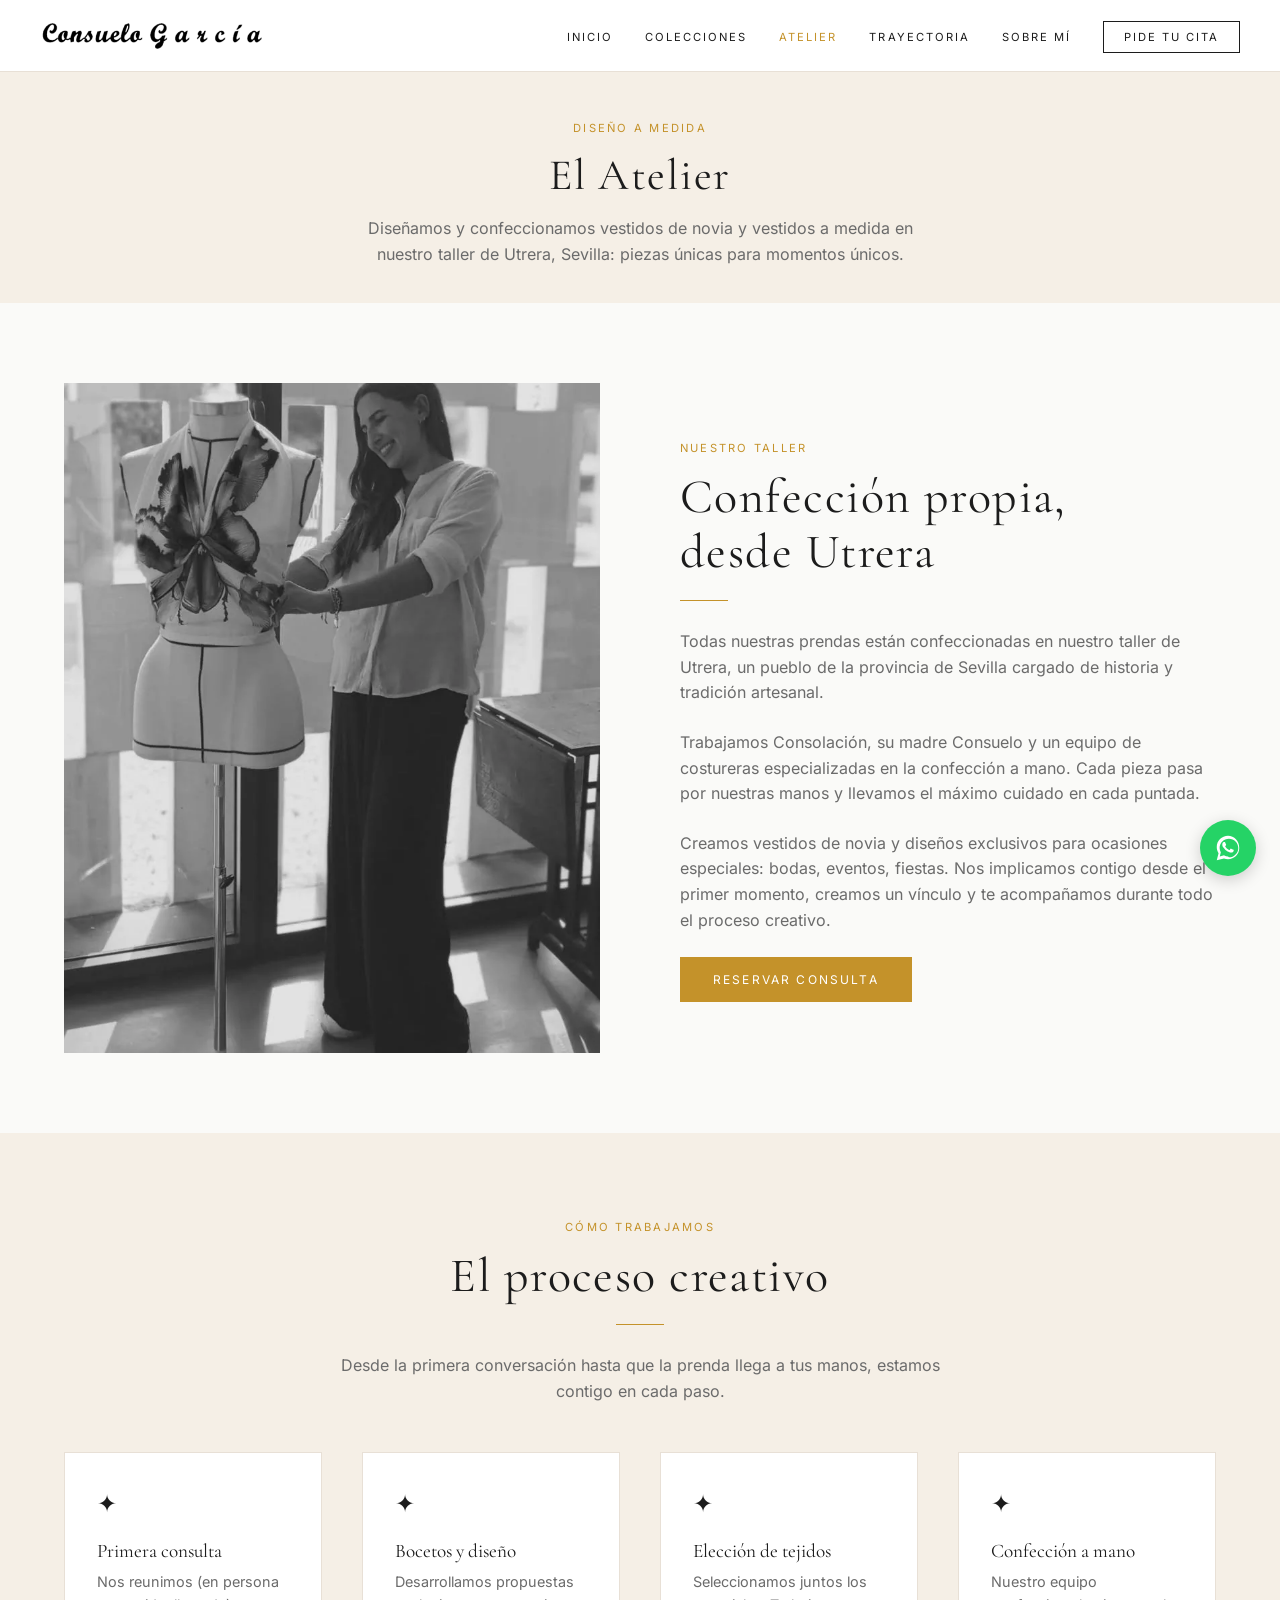
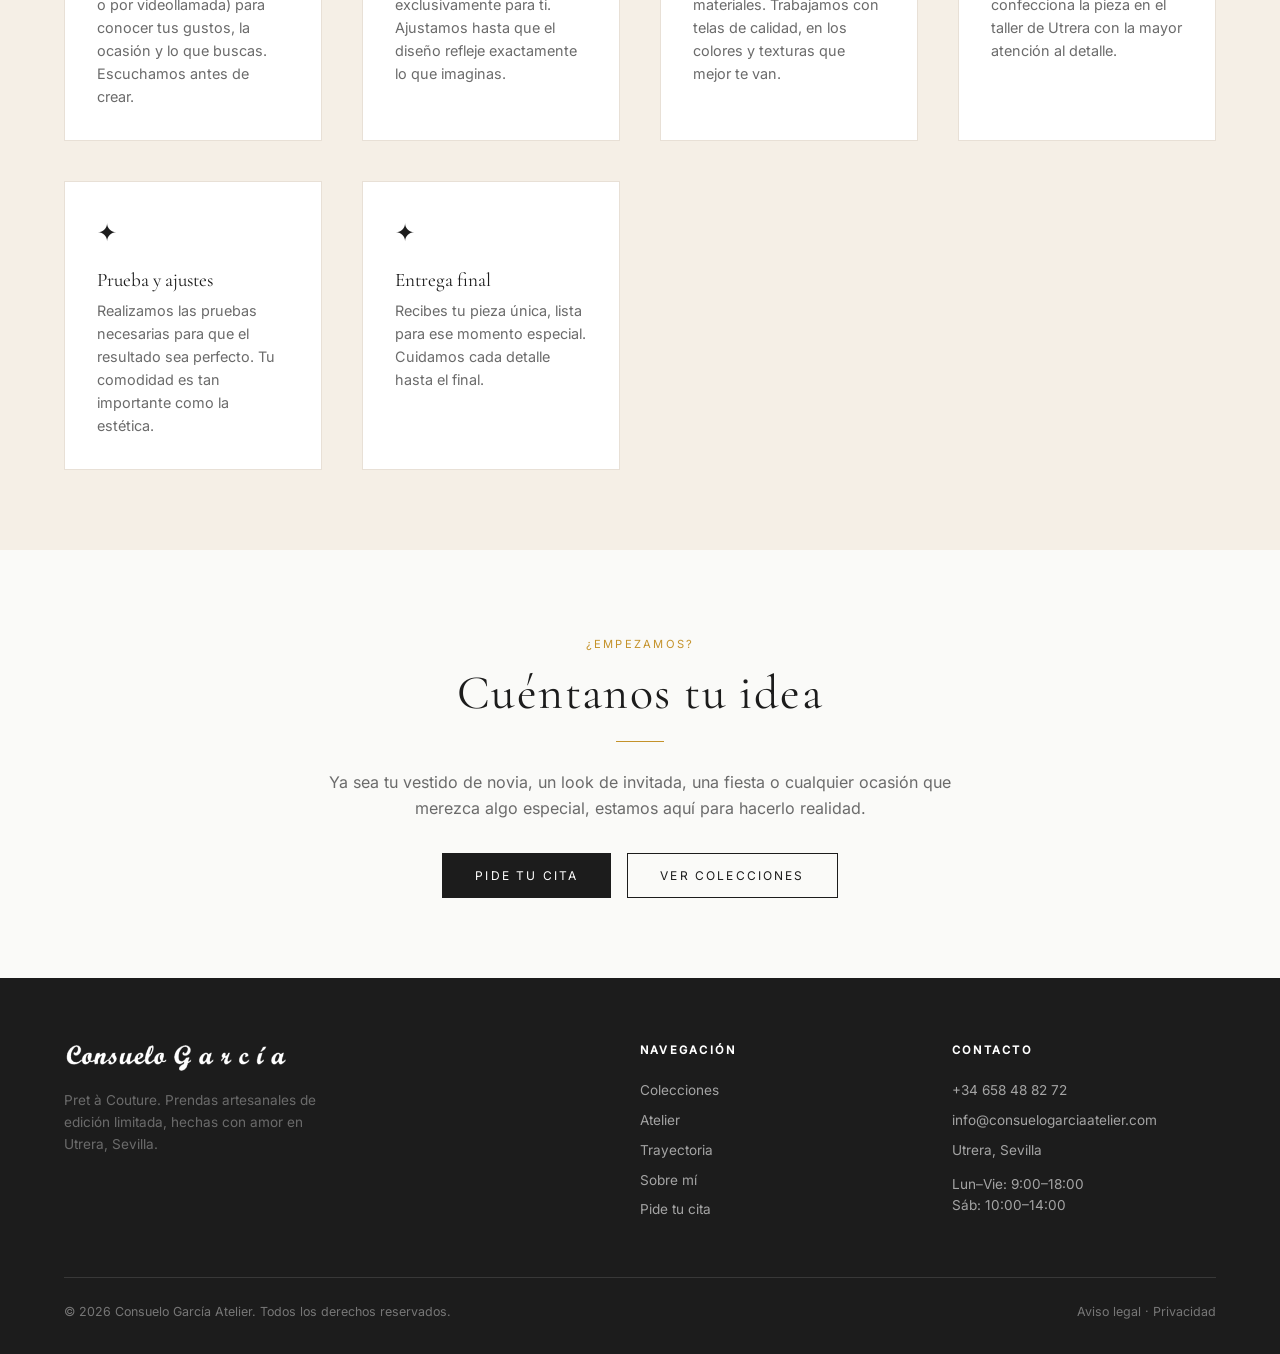
==== commit da18d31e: "feat(seo): mention bridal dresses in titles, descriptions and atelier copy" ====
--- a/atelier.html
+++ b/atelier.html
@@ -3,14 +3,14 @@
 <head>
   <meta charset="UTF-8">
   <meta name="viewport" content="width=device-width, initial-scale=1.0">
-  <title>Vestidos a medida en Sevilla — Consuelo García Atelier</title>
-  <meta name="description" content="Diseñamos y confeccionamos a mano vestidos a medida para bodas, eventos y fiestas en nuestro taller de Utrera, Sevilla. Del primer boceto a la entrega final.">
+  <title>Vestidos de novia y a medida en Sevilla — Consuelo García Atelier</title>
+  <meta name="description" content="Diseñamos y confeccionamos a mano vestidos de novia y vestidos a medida para bodas, eventos y fiestas en nuestro taller de Utrera, Sevilla.">
   <link rel="icon" type="image/x-icon" href="images/favicon.ico">
   <link rel="icon" type="image/png" sizes="32x32" href="images/favicon.png">
   <link rel="apple-touch-icon" sizes="192x192" href="images/favicon-192.png">
   <meta property="og:type" content="website">
-  <meta property="og:title" content="Vestidos a medida en Sevilla — Consuelo García Atelier">
-  <meta property="og:description" content="Vestidos a medida para bodas, eventos y fiestas, confeccionados a mano en nuestro taller de Utrera, Sevilla.">
+  <meta property="og:title" content="Vestidos de novia y a medida en Sevilla — Consuelo García Atelier">
+  <meta property="og:description" content="Vestidos de novia y a medida para bodas, eventos y fiestas, confeccionados a mano en nuestro taller de Utrera, Sevilla.">
   <meta property="og:image" content="https://consuelogarciaatelier.com/images/og-image.jpg">
   <meta property="og:url" content="https://consuelogarciaatelier.com/atelier">
   <meta property="og:locale" content="es_ES">
@@ -42,7 +42,7 @@
     <div class="container">
       <span class="label">Diseño a medida</span>
       <h1>El Atelier</h1>
-      <p class="page-hero__intro">Diseñamos y confeccionamos vestidos a medida en nuestro taller de Utrera, Sevilla: piezas únicas para momentos únicos.</p>
+      <p class="page-hero__intro">Diseñamos y confeccionamos vestidos de novia y vestidos a medida en nuestro taller de Utrera, Sevilla: piezas únicas para momentos únicos.</p>
     </div>
   </div>
 
@@ -58,7 +58,7 @@
           <div class="divider divider--left"></div>
           <p>Todas nuestras prendas están confeccionadas en nuestro taller de Utrera, un pueblo de la provincia de Sevilla cargado de historia y tradición artesanal.</p>
           <p>Trabajamos Consolación, su madre Consuelo y un equipo de costureras especializadas en la confección a mano. Cada pieza pasa por nuestras manos y llevamos el máximo cuidado en cada puntada.</p>
-          <p>Creamos diseños exclusivos para ocasiones especiales: bodas, eventos, fiestas. Nos implicamos contigo desde el primer momento, creamos un vínculo y te acompañamos durante todo el proceso creativo.</p>
+          <p>Creamos vestidos de novia y diseños exclusivos para ocasiones especiales: bodas, eventos, fiestas. Nos implicamos contigo desde el primer momento, creamos un vínculo y te acompañamos durante todo el proceso creativo.</p>
           <a href="/contacto" class="btn btn--accent">Reservar consulta</a>
         </div>
       </div>
@@ -113,7 +113,7 @@
       <span class="label">¿Empezamos?</span>
       <h2>Cuéntanos tu idea</h2>
       <div class="divider"></div>
-      <p>Ya sea para una boda, una fiesta o cualquier ocasión que merezca algo especial, estamos aquí para hacerlo realidad.</p>
+      <p>Ya sea tu vestido de novia, un look de invitada, una fiesta o cualquier ocasión que merezca algo especial, estamos aquí para hacerlo realidad.</p>
       <div class="btn-group">
         <a href="/contacto" class="btn btn--dark">Pide tu cita</a>
         <a href="/colecciones" class="btn btn--outline">Ver colecciones</a>
